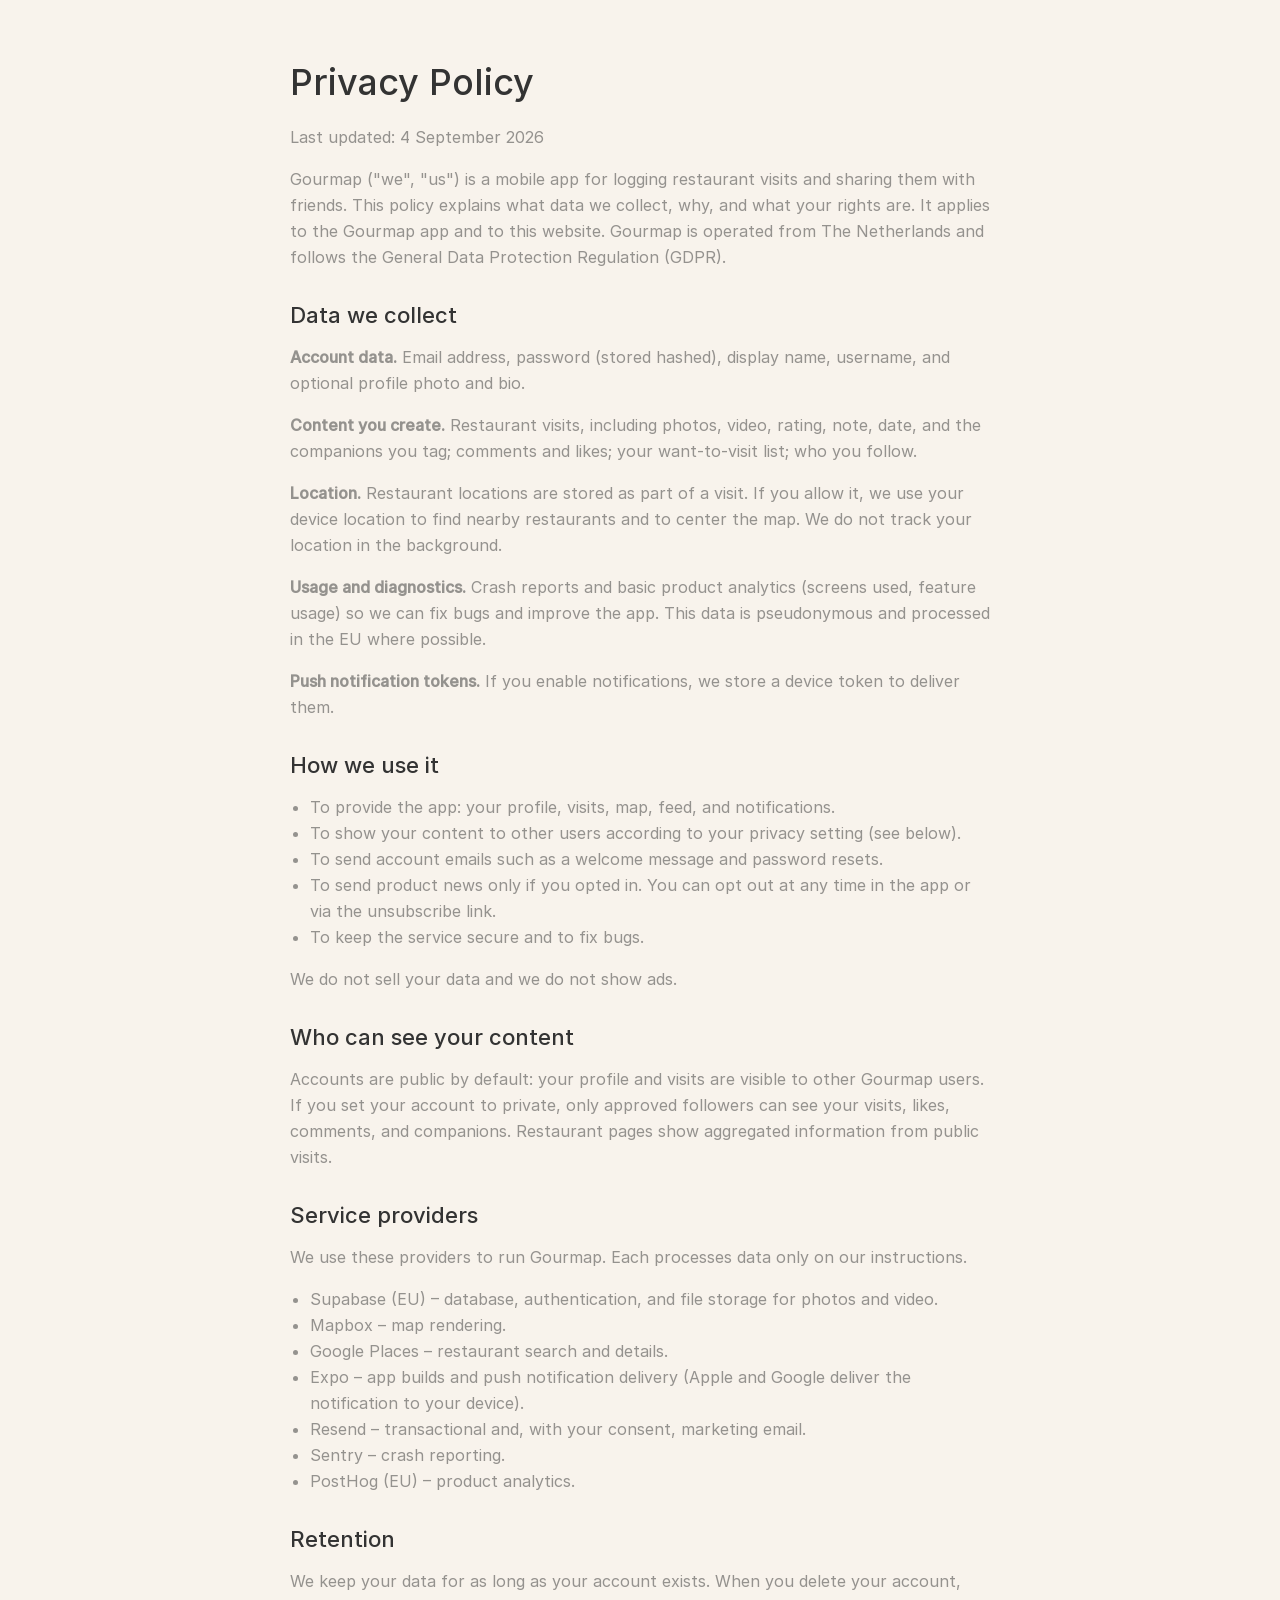
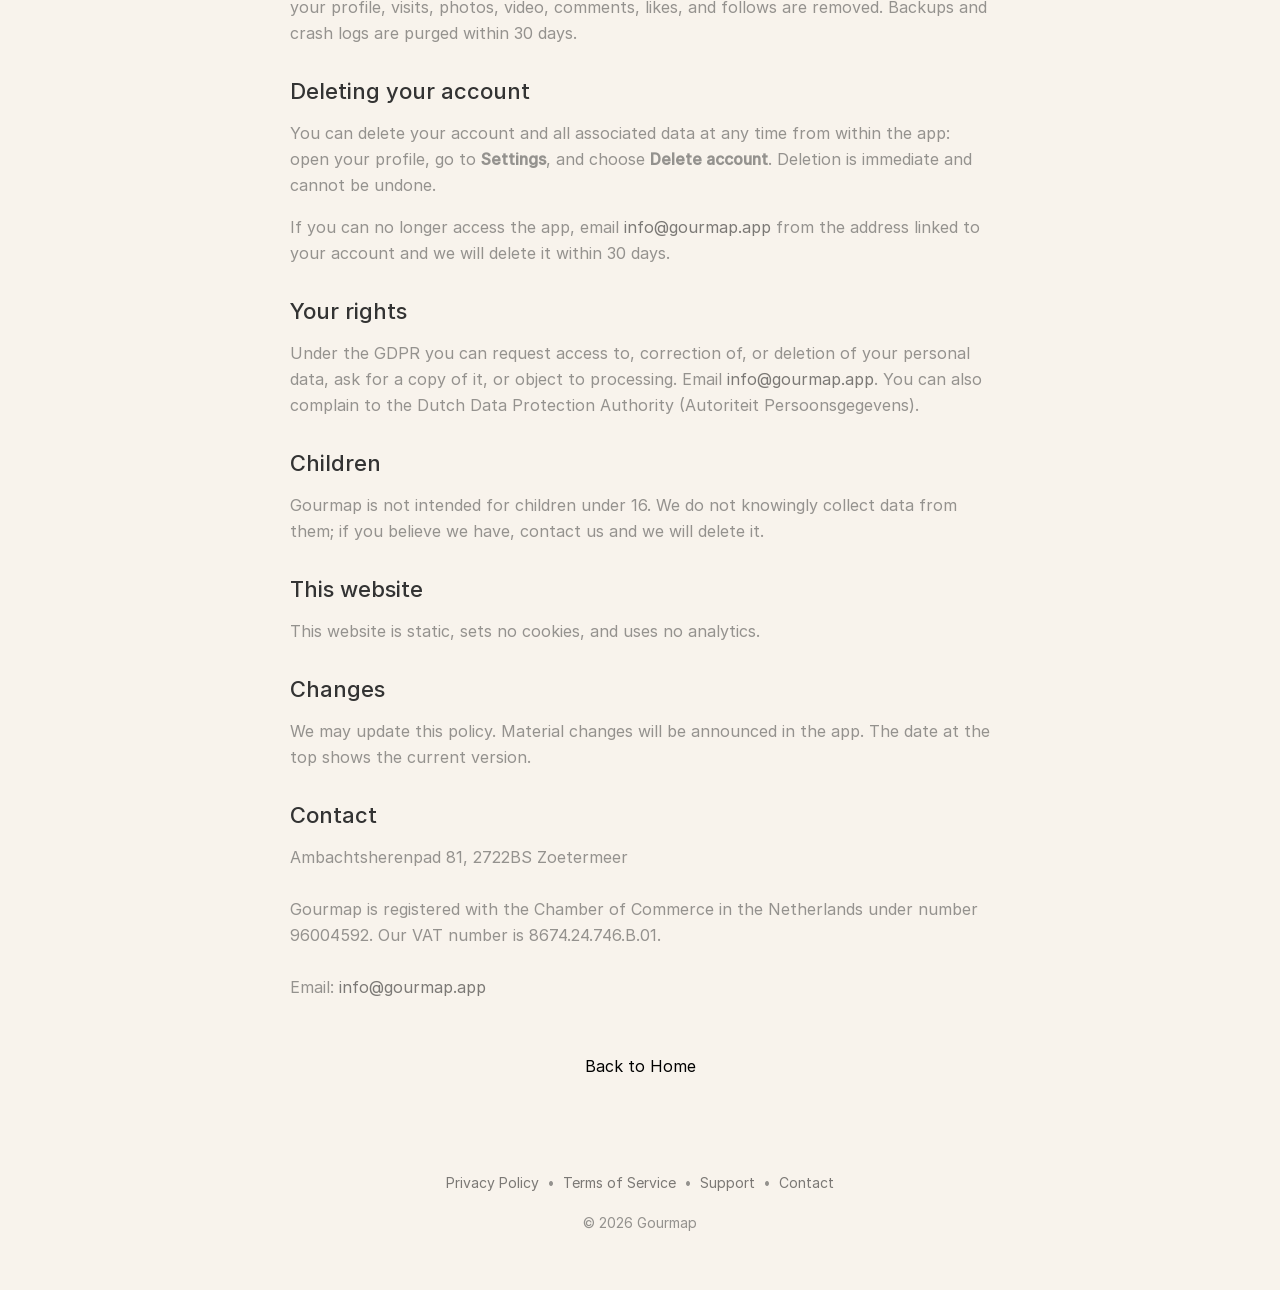
==== privacy.html @ 7015a6b4 "Initial website commit" ====
<!DOCTYPE html>
<html lang="en">
  <head>
    <meta charset="UTF-8" />
    <meta name="viewport" content="width=device-width, initial-scale=1" />
    <meta name="author" content="Gourmap" />
    <meta name="description" content="How Gourmap collects, uses, and protects your data, and how to delete your account." />
    <meta name="robots" content="index, follow" />
    <link rel="canonical" href="https://gourmap.app/privacy.html" />

    <meta property="og:type" content="website" />
    <meta property="og:site_name" content="Gourmap" />
    <meta property="og:title" content="Privacy Policy – Gourmap" />
    <meta property="og:description" content="How Gourmap collects, uses, and protects your data, and how to delete your account." />
    <meta property="og:url" content="https://gourmap.app/privacy.html" />
    <meta property="og:image" content="https://gourmap.app/assets/images/mockup.png" />
    <meta name="twitter:card" content="summary_large_image" />

    <link rel="preload" as="font" type="font/woff2" href="assets/fonts/Inter-Regular.woff2" crossorigin />
    <link rel="preload" as="font" type="font/woff2" href="assets/fonts/Inter-Medium.woff2" crossorigin />
    <link rel="stylesheet" href="style.css" />

    <title>Privacy Policy – Gourmap</title>
  </head>
  <body>
    <main class="container">
      <section>
        <h1>Privacy Policy</h1>
        <p>Last updated: 4 September 2026</p>
        <p>Gourmap ("we", "us") is a mobile app for logging restaurant visits and sharing them with friends. This policy explains what data we collect, why, and what your rights are. It applies to the Gourmap app and to this website. Gourmap is operated from The Netherlands and follows the General Data Protection Regulation (GDPR).</p>

        <h2>Data we collect</h2>
        <p><strong>Account data.</strong> Email address, password (stored hashed), display name, username, and optional profile photo and bio.</p>
        <p><strong>Content you create.</strong> Restaurant visits, including photos, video, rating, note, date, and the companions you tag; comments and likes; your want-to-visit list; who you follow.</p>
        <p><strong>Location.</strong> Restaurant locations are stored as part of a visit. If you allow it, we use your device location to find nearby restaurants and to center the map. We do not track your location in the background.</p>
        <p><strong>Usage and diagnostics.</strong> Crash reports and basic product analytics (screens used, feature usage) so we can fix bugs and improve the app. This data is pseudonymous and processed in the EU where possible.</p>
        <p><strong>Push notification tokens.</strong> If you enable notifications, we store a device token to deliver them.</p>

        <h2>How we use it</h2>
        <ul>
          <li>To provide the app: your profile, visits, map, feed, and notifications.</li>
          <li>To show your content to other users according to your privacy setting (see below).</li>
          <li>To send account emails such as a welcome message and password resets.</li>
          <li>To send product news only if you opted in. You can opt out at any time in the app or via the unsubscribe link.</li>
          <li>To keep the service secure and to fix bugs.</li>
        </ul>
        <p>We do not sell your data and we do not show ads.</p>

        <h2>Who can see your content</h2>
        <p>Accounts are public by default: your profile and visits are visible to other Gourmap users. If you set your account to private, only approved followers can see your visits, likes, comments, and companions. Restaurant pages show aggregated information from public visits.</p>

        <h2>Service providers</h2>
        <p>We use these providers to run Gourmap. Each processes data only on our instructions.</p>
        <ul>
          <li>Supabase (EU) – database, authentication, and file storage for photos and video.</li>
          <li>Mapbox – map rendering.</li>
          <li>Google Places – restaurant search and details.</li>
          <li>Expo – app builds and push notification delivery (Apple and Google deliver the notification to your device).</li>
          <li>Resend – transactional and, with your consent, marketing email.</li>
          <li>Sentry – crash reporting.</li>
          <li>PostHog (EU) – product analytics.</li>
        </ul>

        <h2>Retention</h2>
        <p>We keep your data for as long as your account exists. When you delete your account, your profile, visits, photos, video, comments, likes, and follows are removed. Backups and crash logs are purged within 30 days.</p>

        <h2 id="delete-account">Deleting your account</h2>
        <p>You can delete your account and all associated data at any time from within the app: open your profile, go to <strong>Settings</strong>, and choose <strong>Delete account</strong>. Deletion is immediate and cannot be undone.</p>
        <p>If you can no longer access the app, email <a href="mailto:info@gourmap.app">info@gourmap.app</a> from the address linked to your account and we will delete it within 30 days.</p>

        <h2>Your rights</h2>
        <p>Under the GDPR you can request access to, correction of, or deletion of your personal data, ask for a copy of it, or object to processing. Email <a href="mailto:info@gourmap.app">info@gourmap.app</a>. You can also complain to the Dutch Data Protection Authority (Autoriteit Persoonsgegevens).</p>

        <h2>Children</h2>
        <p>Gourmap is not intended for children under 16. We do not knowingly collect data from them; if you believe we have, contact us and we will delete it.</p>

        <h2>This website</h2>
        <p>This website is static, sets no cookies, and uses no analytics.</p>

        <h2>Changes</h2>
        <p>We may update this policy. Material changes will be announced in the app. The date at the top shows the current version.</p>

        <h2>Contact</h2>
        <p>Ambachtsherenpad 81, 2722BS Zoetermeer<br><br>Gourmap is registered with the Chamber of Commerce in the Netherlands under number 96004592. Our VAT number is 8674.24.746.B.01.<br><br>Email: <a href="mailto:info@gourmap.app">info@gourmap.app</a></p>

        <a class="back" href="index.html">Back to Home</a>
      </section>
    </main>
    <footer>
      <p>
      <a href="privacy.html">Privacy Policy</a>
      <span>•</span>
      <a href="terms.html">Terms of Service</a>
      <span>•</span>
      <a href="support.html">Support</a>
      <span>•</span>
      <a href="mailto:info@gourmap.app">Contact</a>
      </p>
      <p>© <script>document.write(new Date().getFullYear())</script> Gourmap</p>
    </footer>
  </body>
</html>
---- style.css ----
@font-face {
  font-family: 'Inter';
  font-weight: 400;
  font-display: swap;
  src: url('assets/fonts/Inter-Regular.woff2') format('woff2');
}

@font-face {
  font-family: 'Inter';
  font-weight: 500;
  font-display: swap;
  src: url('assets/fonts/Inter-Medium.woff2') format('woff2');
}

:root {
  font-family: 'Inter', system-ui, sans-serif;
  background-color: #F8F3EC;
  color: #333;
}

body {
  padding: 0;
  margin: 0;
}

img {
  max-width: 100%;
  padding: 20px 0;
}

header, section, footer {
  max-width: 700px;
  margin: 0 auto;
  padding: 40px 20px;
  text-align: center;
}

header h1 {
  text-align: center;
}

.container p, ul, h2, h1 {
  text-align: left;
}

.container ul {
  opacity: 0.5;
  line-height: 26px;
  padding-left: 20px;
}

h1 {
  font-size: 50px;
  font-weight: 500;
  color: #333;
  padding: 0;
  margin: 20px 0;
}

.container h1 {
  font-size: 36px;
}

.intro {
  font-size: 20px;
  font-weight: 400;
  opacity: 0.5;
  padding: 0;
  margin: 0 0 20px 0;
}

h2 {
  font-size: 22px;
  font-weight: 500;
  color: #333;
  margin: 32px 0 8px;
}

p {
  font-size: 16px;
  line-height: 26px;
  opacity: 0.5;
}

p span {
  margin: 0 4px;
}

footer p {
  font-size: 14px;
}

a {
  color: #000;
  text-decoration: none;
}

a:hover {
  text-decoration: underline;
}

.back {
  display: inline-block;
  margin-top: 40px;
}
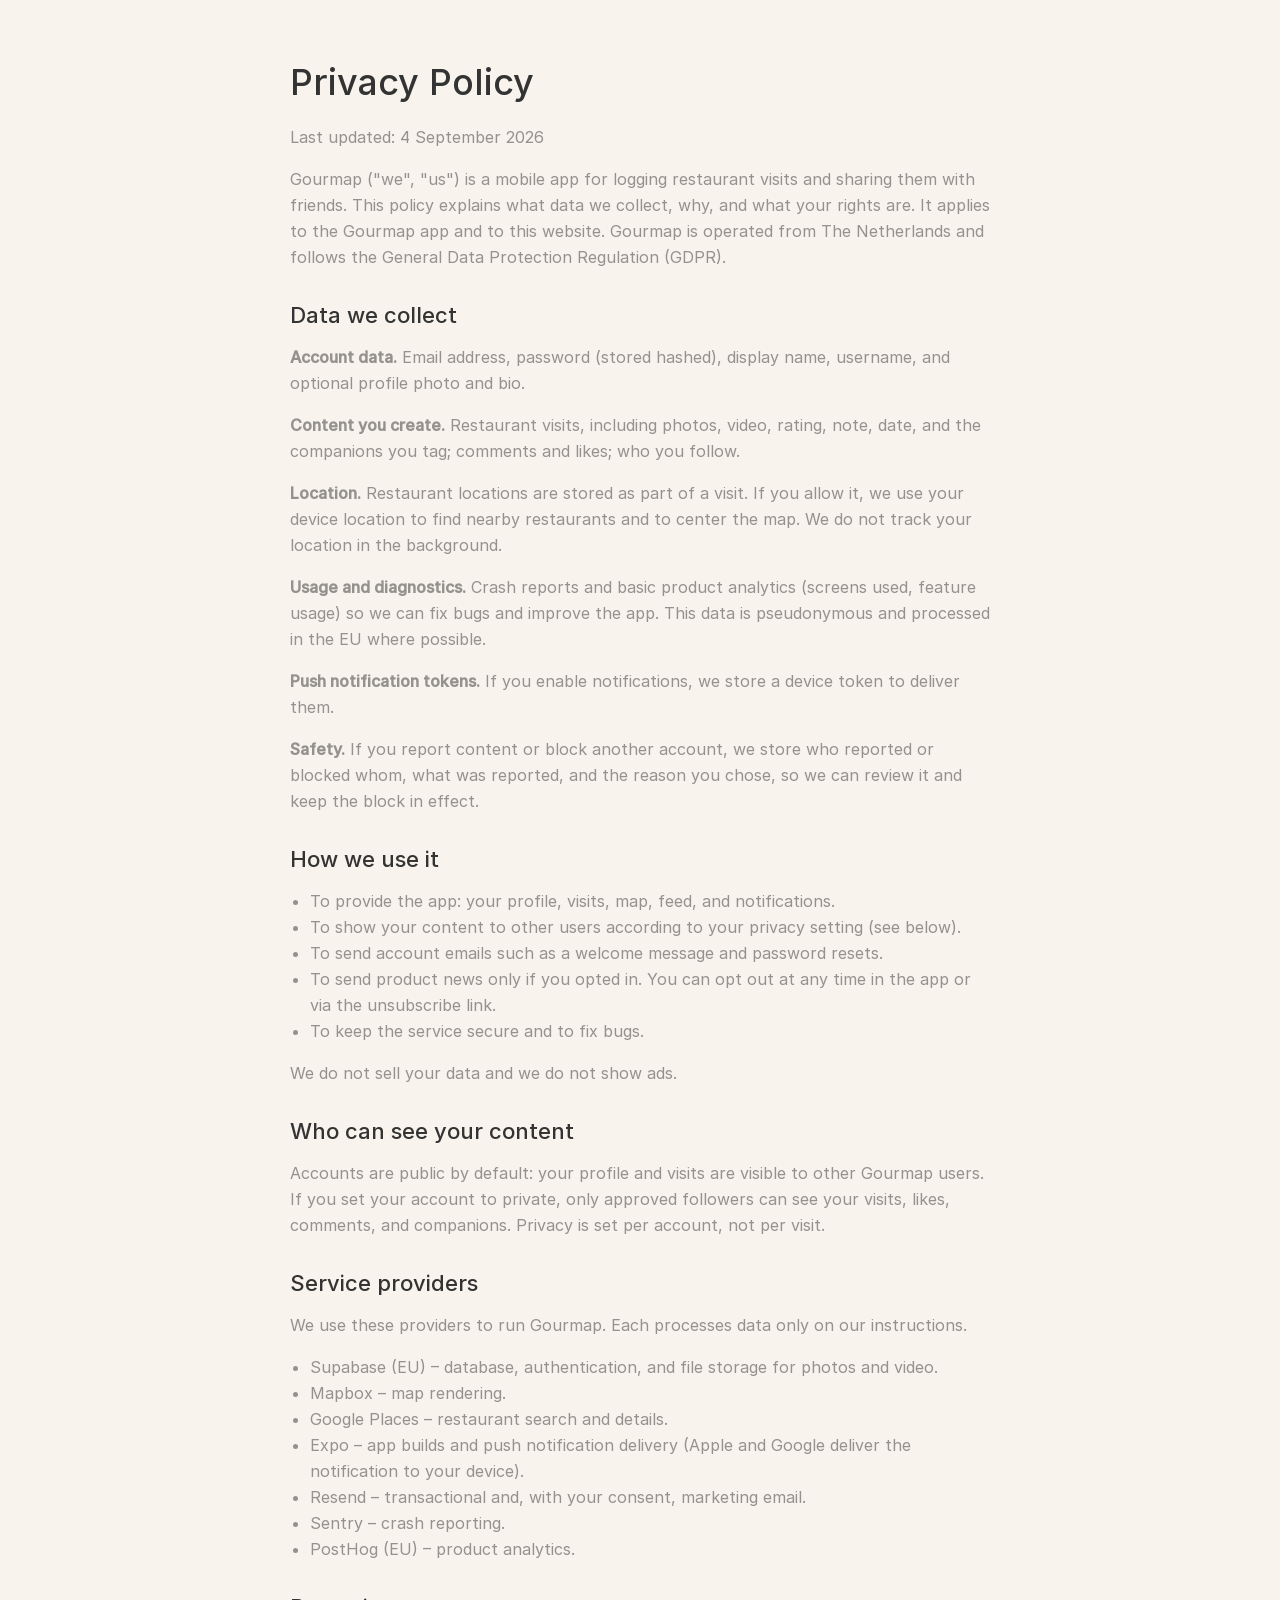
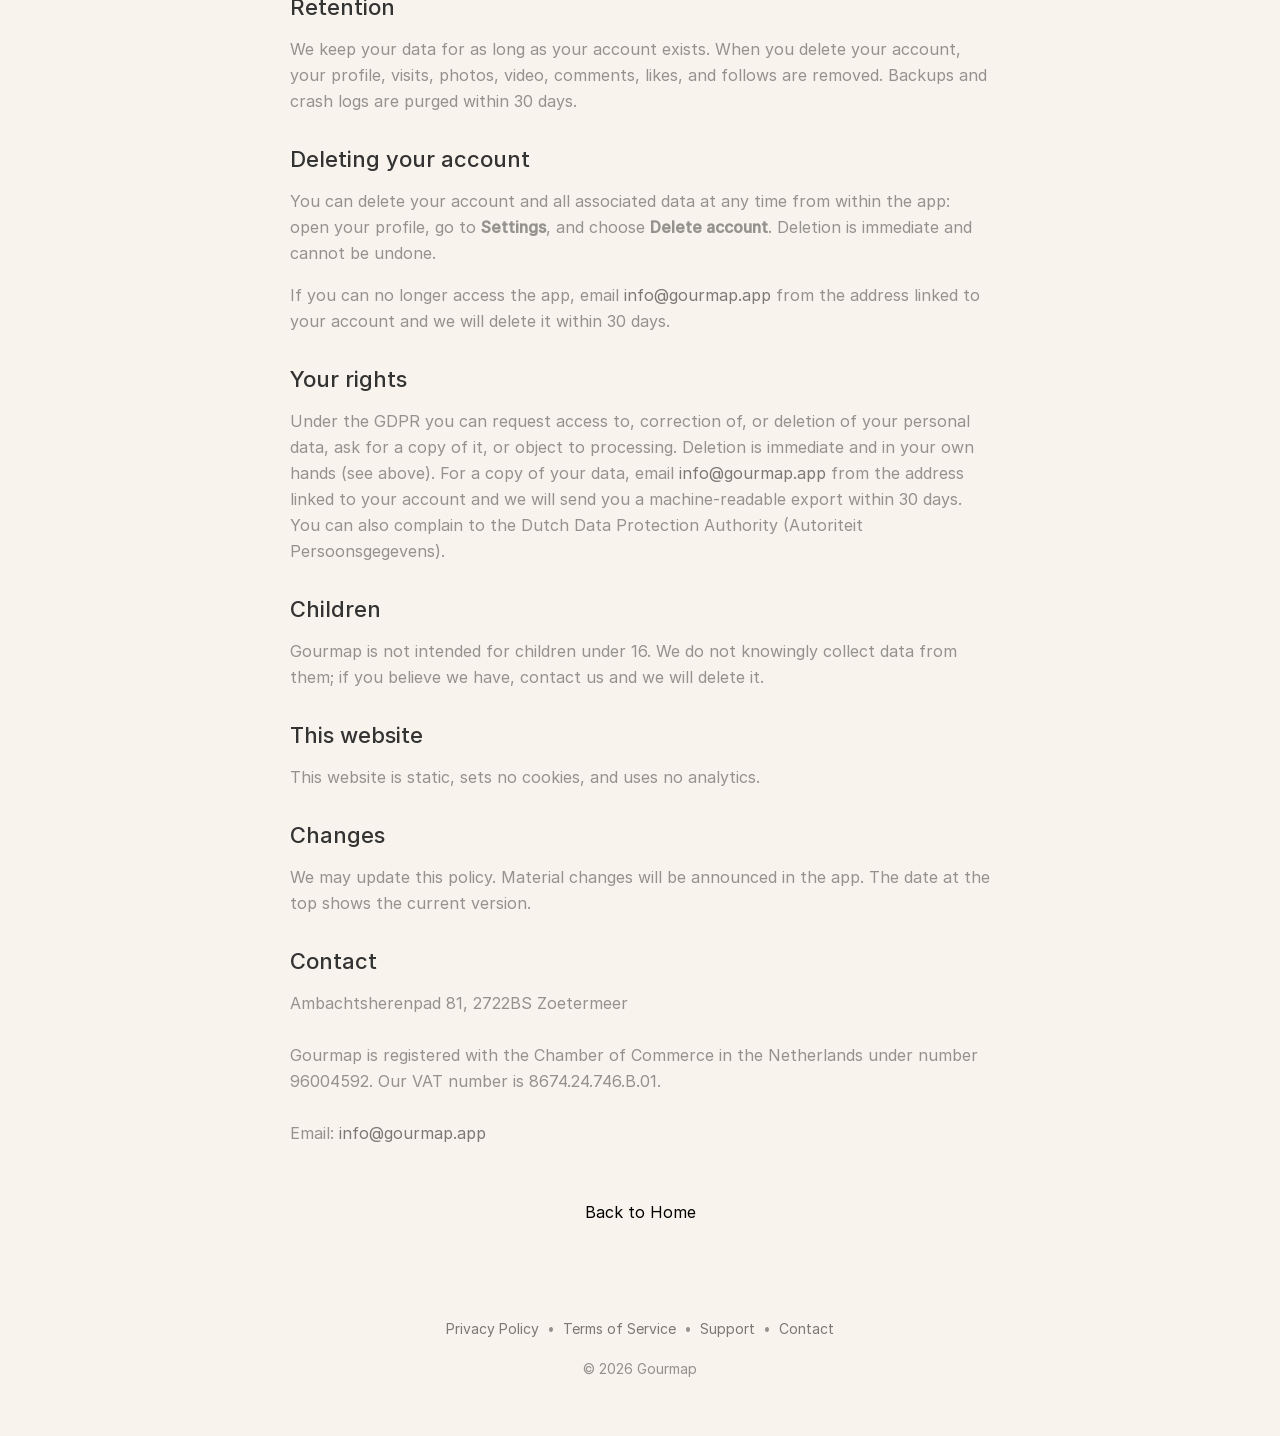
==== commit 2dddd211: "Add files via upload" ====
--- a/privacy.html
+++ b/privacy.html
@@ -31,10 +31,11 @@
 
         <h2>Data we collect</h2>
         <p><strong>Account data.</strong> Email address, password (stored hashed), display name, username, and optional profile photo and bio.</p>
-        <p><strong>Content you create.</strong> Restaurant visits, including photos, video, rating, note, date, and the companions you tag; comments and likes; your want-to-visit list; who you follow.</p>
+        <p><strong>Content you create.</strong> Restaurant visits, including photos, video, rating, note, date, and the companions you tag; comments and likes; who you follow.</p>
         <p><strong>Location.</strong> Restaurant locations are stored as part of a visit. If you allow it, we use your device location to find nearby restaurants and to center the map. We do not track your location in the background.</p>
         <p><strong>Usage and diagnostics.</strong> Crash reports and basic product analytics (screens used, feature usage) so we can fix bugs and improve the app. This data is pseudonymous and processed in the EU where possible.</p>
         <p><strong>Push notification tokens.</strong> If you enable notifications, we store a device token to deliver them.</p>
+        <p><strong>Safety.</strong> If you report content or block another account, we store who reported or blocked whom, what was reported, and the reason you chose, so we can review it and keep the block in effect.</p>
 
         <h2>How we use it</h2>
         <ul>
@@ -47,7 +48,7 @@
         <p>We do not sell your data and we do not show ads.</p>
 
         <h2>Who can see your content</h2>
-        <p>Accounts are public by default: your profile and visits are visible to other Gourmap users. If you set your account to private, only approved followers can see your visits, likes, comments, and companions. Restaurant pages show aggregated information from public visits.</p>
+        <p>Accounts are public by default: your profile and visits are visible to other Gourmap users. If you set your account to private, only approved followers can see your visits, likes, comments, and companions. Privacy is set per account, not per visit.</p>
 
         <h2>Service providers</h2>
         <p>We use these providers to run Gourmap. Each processes data only on our instructions.</p>
@@ -69,7 +70,7 @@
         <p>If you can no longer access the app, email <a href="mailto:info@gourmap.app">info@gourmap.app</a> from the address linked to your account and we will delete it within 30 days.</p>
 
         <h2>Your rights</h2>
-        <p>Under the GDPR you can request access to, correction of, or deletion of your personal data, ask for a copy of it, or object to processing. Email <a href="mailto:info@gourmap.app">info@gourmap.app</a>. You can also complain to the Dutch Data Protection Authority (Autoriteit Persoonsgegevens).</p>
+        <p>Under the GDPR you can request access to, correction of, or deletion of your personal data, ask for a copy of it, or object to processing. Deletion is immediate and in your own hands (see above). For a copy of your data, email <a href="mailto:info@gourmap.app">info@gourmap.app</a> from the address linked to your account and we will send you a machine-readable export within 30 days. You can also complain to the Dutch Data Protection Authority (Autoriteit Persoonsgegevens).</p>
 
         <h2>Children</h2>
         <p>Gourmap is not intended for children under 16. We do not knowingly collect data from them; if you believe we have, contact us and we will delete it.</p>
